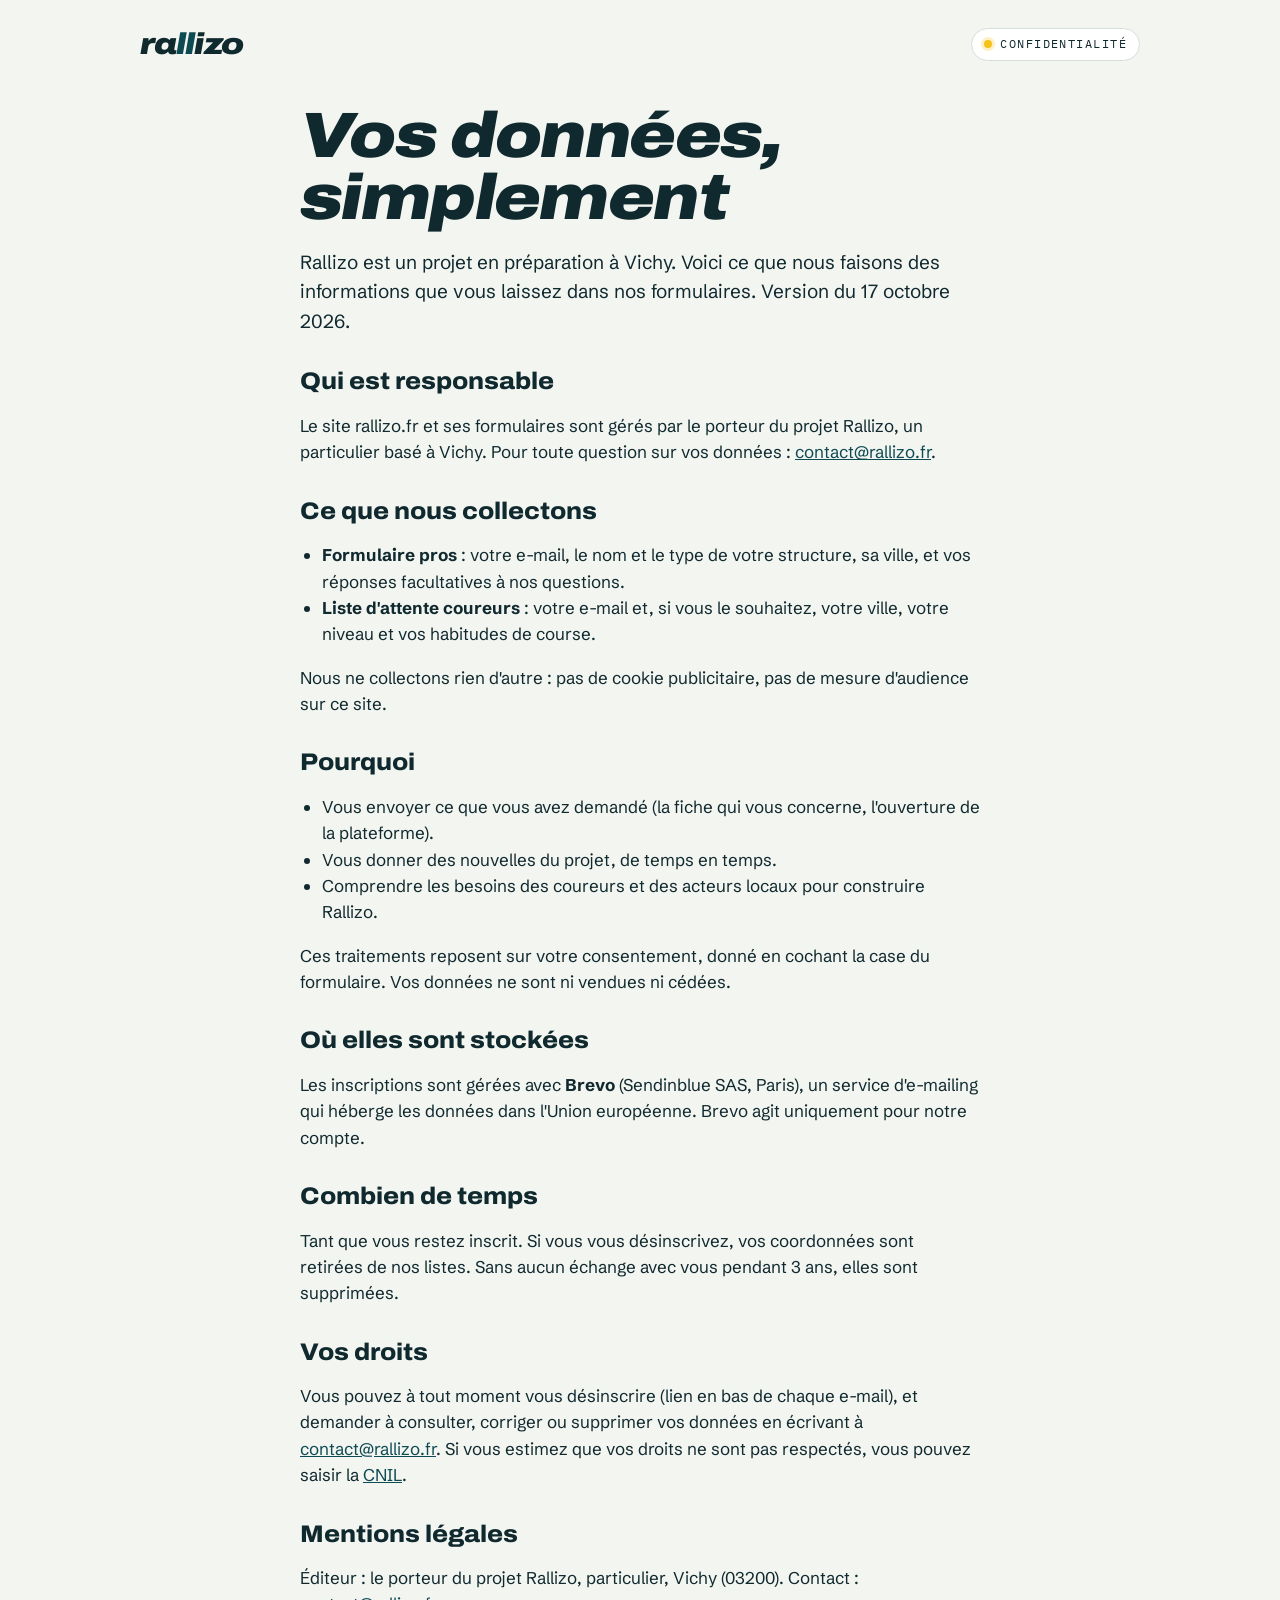
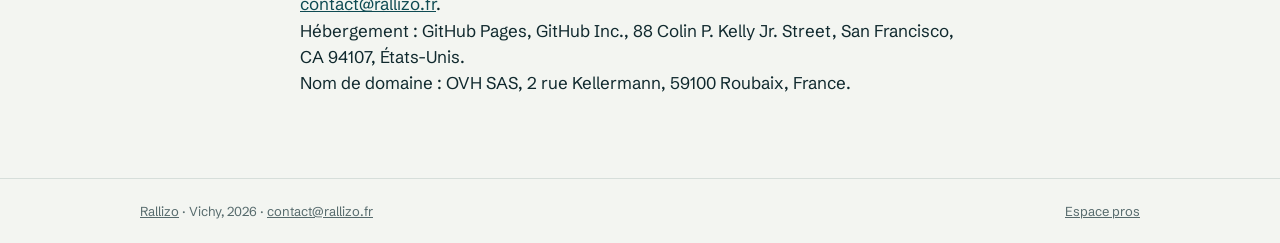
==== confidentialite.html @ 23adc26b "Espace pros : formulaire Brevo, fiches à télécharger, page confidentialité Co-Authored-By: Claude Op" ====
<!doctype html>
<html lang="fr">
<head>
<meta charset="utf-8">
<meta name="viewport" content="width=device-width, initial-scale=1">
<title>Confidentialité et mentions légales · Rallizo</title>
<meta name="description" content="Comment Rallizo utilise les données laissées dans ses formulaires, et mentions légales du site rallizo.fr.">
<meta name="theme-color" content="#0E4A52">
<link rel="icon" href="data:image/svg+xml,%3Csvg xmlns='http://www.w3.org/2000/svg' viewBox='0 0 64 64'%3E%3Crect width='64' height='64' rx='14' fill='%230E4A52'/%3E%3Cpath d='M24 14h9l-8 36h-9zM39 14h9l-8 36h-9z' fill='%23F5C21B'/%3E%3C/svg%3E">
<link rel="preconnect" href="https://fonts.googleapis.com">
<link rel="preconnect" href="https://fonts.gstatic.com" crossorigin>
<link rel="stylesheet" href="https://fonts.googleapis.com/css2?family=Archivo:ital,wdth,wght@0,62..125,100..900;1,62..125,100..900&family=Schibsted+Grotesk:wght@400..700&family=IBM+Plex+Mono:wght@400;500&display=swap">
<link rel="stylesheet" href="site.css">
</head>
<body>

<header>
  <div class="wrap">
    <a class="wm" href="./" aria-label="Rallizo, accueil">ra<span class="ll">ll</span>izo</a>
    <span class="chip">Confidentialité</span>
  </div>
</header>

<main>
  <article class="wrap doc">
    <h1>Vos données, simplement</h1>
    <p class="lead">Rallizo est un projet en préparation à Vichy. Voici ce que nous faisons des informations que vous laissez dans nos formulaires. Version du 17 octobre 2026.</p>

    <h2>Qui est responsable</h2>
    <p>Le site rallizo.fr et ses formulaires sont gérés par le porteur du projet Rallizo, un particulier basé à Vichy. Pour toute question sur vos données : <a href="mailto:contact@rallizo.fr">contact@rallizo.fr</a>.</p>

    <h2>Ce que nous collectons</h2>
    <ul>
      <li><b>Formulaire pros</b> : votre e-mail, le nom et le type de votre structure, sa ville, et vos réponses facultatives à nos questions.</li>
      <li><b>Liste d'attente coureurs</b> : votre e-mail et, si vous le souhaitez, votre ville, votre niveau et vos habitudes de course.</li>
    </ul>
    <p>Nous ne collectons rien d'autre : pas de cookie publicitaire, pas de mesure d'audience sur ce site.</p>

    <h2>Pourquoi</h2>
    <ul>
      <li>Vous envoyer ce que vous avez demandé (la fiche qui vous concerne, l'ouverture de la plateforme).</li>
      <li>Vous donner des nouvelles du projet, de temps en temps.</li>
      <li>Comprendre les besoins des coureurs et des acteurs locaux pour construire Rallizo.</li>
    </ul>
    <p>Ces traitements reposent sur votre consentement, donné en cochant la case du formulaire. Vos données ne sont ni vendues ni cédées.</p>

    <h2>Où elles sont stockées</h2>
    <p>Les inscriptions sont gérées avec <b>Brevo</b> (Sendinblue SAS, Paris), un service d'e-mailing qui héberge les données dans l'Union européenne. Brevo agit uniquement pour notre compte.</p>

    <h2>Combien de temps</h2>
    <p>Tant que vous restez inscrit. Si vous vous désinscrivez, vos coordonnées sont retirées de nos listes. Sans aucun échange avec vous pendant 3 ans, elles sont supprimées.</p>

    <h2>Vos droits</h2>
    <p>Vous pouvez à tout moment vous désinscrire (lien en bas de chaque e-mail), et demander à consulter, corriger ou supprimer vos données en écrivant à <a href="mailto:contact@rallizo.fr">contact@rallizo.fr</a>. Si vous estimez que vos droits ne sont pas respectés, vous pouvez saisir la <a href="https://www.cnil.fr/fr/plaintes" rel="noopener">CNIL</a>.</p>

    <h2>Mentions légales</h2>
    <p>Éditeur : le porteur du projet Rallizo, particulier, Vichy (03200). Contact : <a href="mailto:contact@rallizo.fr">contact@rallizo.fr</a>.<br>
    Hébergement : GitHub Pages, GitHub Inc., 88 Colin P. Kelly Jr. Street, San Francisco, CA 94107, États-Unis.<br>
    Nom de domaine : OVH SAS, 2 rue Kellermann, 59100 Roubaix, France.</p>
  </article>
</main>

<footer>
  <div class="wrap"><span><a href="./">Rallizo</a> · Vichy, 2026 · <a href="mailto:contact@rallizo.fr">contact@rallizo.fr</a></span><a href="pros.html">Espace pros</a></div>
</footer>

</body>
</html>
---- site.css ----
/* Pages secondaires de rallizo.fr (pros, confidentialité). Même identité que index.html. */
:root {
  --craie: #F3F5F1; --allier: #0E4A52; --encre: #10292E; --rallye: #F5C21B; --depart: #E0452E; --brume: #566A6C; --ligne: #D6DEDA;
  --fd: "Archivo", "Arial Narrow", Arial, sans-serif;
  --fb: "Schibsted Grotesk", "Segoe UI", Helvetica, Arial, sans-serif;
  --fm: "IBM Plex Mono", Consolas, monospace;
}
* { box-sizing: border-box; }
html, body { margin: 0; }
body { background: var(--craie); color: var(--encre); font-family: var(--fb); font-size: 17px; line-height: 1.55; min-height: 100vh; display: flex; flex-direction: column; }
.wrap { width: 100%; max-width: 1040px; margin: 0 auto; padding-left: max(20px, env(safe-area-inset-left)); padding-right: max(20px, env(safe-area-inset-right)); }
a { color: var(--allier); }

header { padding-block: 28px; }
header .wrap { display: flex; justify-content: space-between; align-items: center; gap: 12px; }
.wm { font-family: var(--fd); font-weight: 900; font-style: italic; font-stretch: 118%; letter-spacing: -.03em; line-height: .9; font-size: 30px; text-decoration: none; color: var(--encre); }
.wm .ll { color: var(--allier); }
.chip { display: inline-flex; align-items: center; gap: 8px; font-family: var(--fm); font-size: 12px; text-transform: uppercase; letter-spacing: .12em; background: #fff; border: 1px solid var(--ligne); padding: 6px 12px; border-radius: 99px; }
.chip::before { content: ""; width: 8px; height: 8px; border-radius: 50%; background: var(--rallye); box-shadow: 0 0 0 3px rgba(245, 194, 27, .25); }

main { flex: 1; }
h1 { font-family: var(--fd); font-weight: 900; font-style: italic; font-stretch: 112%; letter-spacing: -.025em; line-height: .98; font-size: clamp(38px, 6vw, 64px); margin: 0 0 18px; text-wrap: balance; }
h1 mark { background: var(--rallye); color: var(--encre); padding: 0 .12em; }
h2 { font-family: var(--fd); font-weight: 800; font-stretch: 108%; font-size: 24px; line-height: 1.15; margin: 0 0 12px; }
.lead { font-size: clamp(17px, 2vw, 19px); color: var(--brume); max-width: 58ch; margin: 0; }
.eyebrow { font-family: var(--fm); font-size: 12px; letter-spacing: .12em; text-transform: uppercase; color: var(--brume); display: block; margin-bottom: 8px; }

footer { border-top: 1px solid var(--ligne); padding-block: 22px; font-size: 13px; color: var(--brume); }
footer .wrap { display: flex; justify-content: space-between; flex-wrap: wrap; gap: 8px; }
footer a { color: var(--brume); }

/* Page pros */
.intro { padding-block: 24px 40px; }
.pros-grid { display: grid; grid-template-columns: minmax(0, 1fr) minmax(0, 1.1fr); gap: 40px; align-items: start; padding-bottom: 64px; }
.fiches { display: grid; gap: 12px; }
.fiche { display: flex; justify-content: space-between; align-items: center; gap: 12px; background: #fff; border: 2px solid var(--encre); border-radius: 14px; padding: 14px 16px; text-decoration: none; color: var(--encre); transition: transform .15s ease; }
.fiche:hover { transform: translateY(-2px); }
.fiche:focus-visible { outline: 3px solid var(--allier); outline-offset: 3px; }
.fiche b { font-family: var(--fd); font-size: 18px; display: block; }
.fiche span { font-size: 14px; color: var(--brume); }
.fiche svg { flex: none; width: 22px; height: 22px; }
.note { font-size: 14px; color: var(--brume); margin: 16px 0 0; }

/* Formulaire Brevo restylé */
.rz-form { background: #fff; border: 3px solid var(--encre); border-radius: 18px; padding: 24px; }
.rz-form .sib-form, .rz-form #sib-container { background: transparent !important; border: 0 !important; padding: 0 !important; max-width: none !important; text-align: left !important; }
.rz-form .sib-form-container { padding: 0; }
.rz-form form { display: grid; gap: 18px; }
.rz-form .entry__label { display: block; font-family: var(--fd) !important; font-weight: 800 !important; font-size: 16.5px !important; color: var(--encre) !important; margin-bottom: 6px; line-height: 1.3; }
.rz-form .entry__label[data-required]::after { content: " *"; color: var(--depart); }
.rz-form .input, .rz-form textarea { width: 100%; font: inherit; font-size: 16px; color: var(--encre); background: var(--craie); border: 2px solid var(--ligne); border-radius: 10px; padding: 11px 13px; }
.rz-form .input:focus, .rz-form textarea:focus { outline: none; border-color: var(--allier); background: #fff; }
.rz-form .input::placeholder { color: #8A9A9B; }
.rz-form .entry__specification { display: block; font-size: 13px; color: var(--brume); margin-top: 6px; }
.rz-form .entry__error { font-size: 14px; margin-top: 6px; }
.rz-form .choices { display: flex; flex-wrap: wrap; gap: 8px; }
.rz-form .entry__choice label { display: inline-flex; align-items: center; gap: 8px; background: var(--craie); border: 2px solid var(--ligne); border-radius: 99px; padding: 8px 14px; cursor: pointer; font-size: 15.5px; }
.rz-form .entry__choice label:has(input:checked) { background: var(--rallye); border-color: var(--encre); font-weight: 600; }
.rz-form .entry__choice label:focus-within { outline: 3px solid var(--allier); outline-offset: 2px; }
.rz-form .optin .entry__choice label, .rz-form .optin .entry__choice label:has(input:checked) { display: flex; align-items: flex-start; gap: 10px; font-size: 14.5px; font-weight: 400; cursor: pointer; background: none; border: 0; border-radius: 0; padding: 0; }
.rz-form .optin input { margin-top: 3px; }
.rz-form .optin p { margin: 0; }
.rz-form .sib-form-block__button { font-family: var(--fd); font-weight: 800; font-size: 18px; color: var(--encre); background: var(--rallye); border: 2px solid var(--encre); border-radius: 12px; padding: 14px 24px; cursor: pointer; display: inline-flex; align-items: center; gap: 10px; }
.rz-form .sib-form-block__button:focus-visible { outline: 3px solid var(--allier); outline-offset: 3px; }
.rz-form .sib-form-message-panel { border-radius: 12px; padding: 14px 16px; margin-bottom: 16px; font-size: 15.5px; }
.rz-form #success-message { background: #E6F2EC; border: 2px solid #1F7A4D; color: #134D31; }
.rz-form #error-message { background: #FDECEA; border: 2px solid var(--depart); color: #7A1F12; }
.rz-form .sib-form-message-panel svg { width: 20px; height: 20px; flex: none; }
.hp { position: absolute !important; left: -9999px !important; width: 1px; height: 1px; overflow: hidden; }

/* Page texte (confidentialité) */
.doc { max-width: 720px; padding-block: 16px 64px; }
.doc h2 { margin-top: 32px; }
.doc p, .doc li { color: var(--encre); }
.doc ul { padding-left: 22px; }

@media (max-width: 820px) {
  .pros-grid { grid-template-columns: 1fr; gap: 32px; }
  .rz-form { padding: 18px; }
}
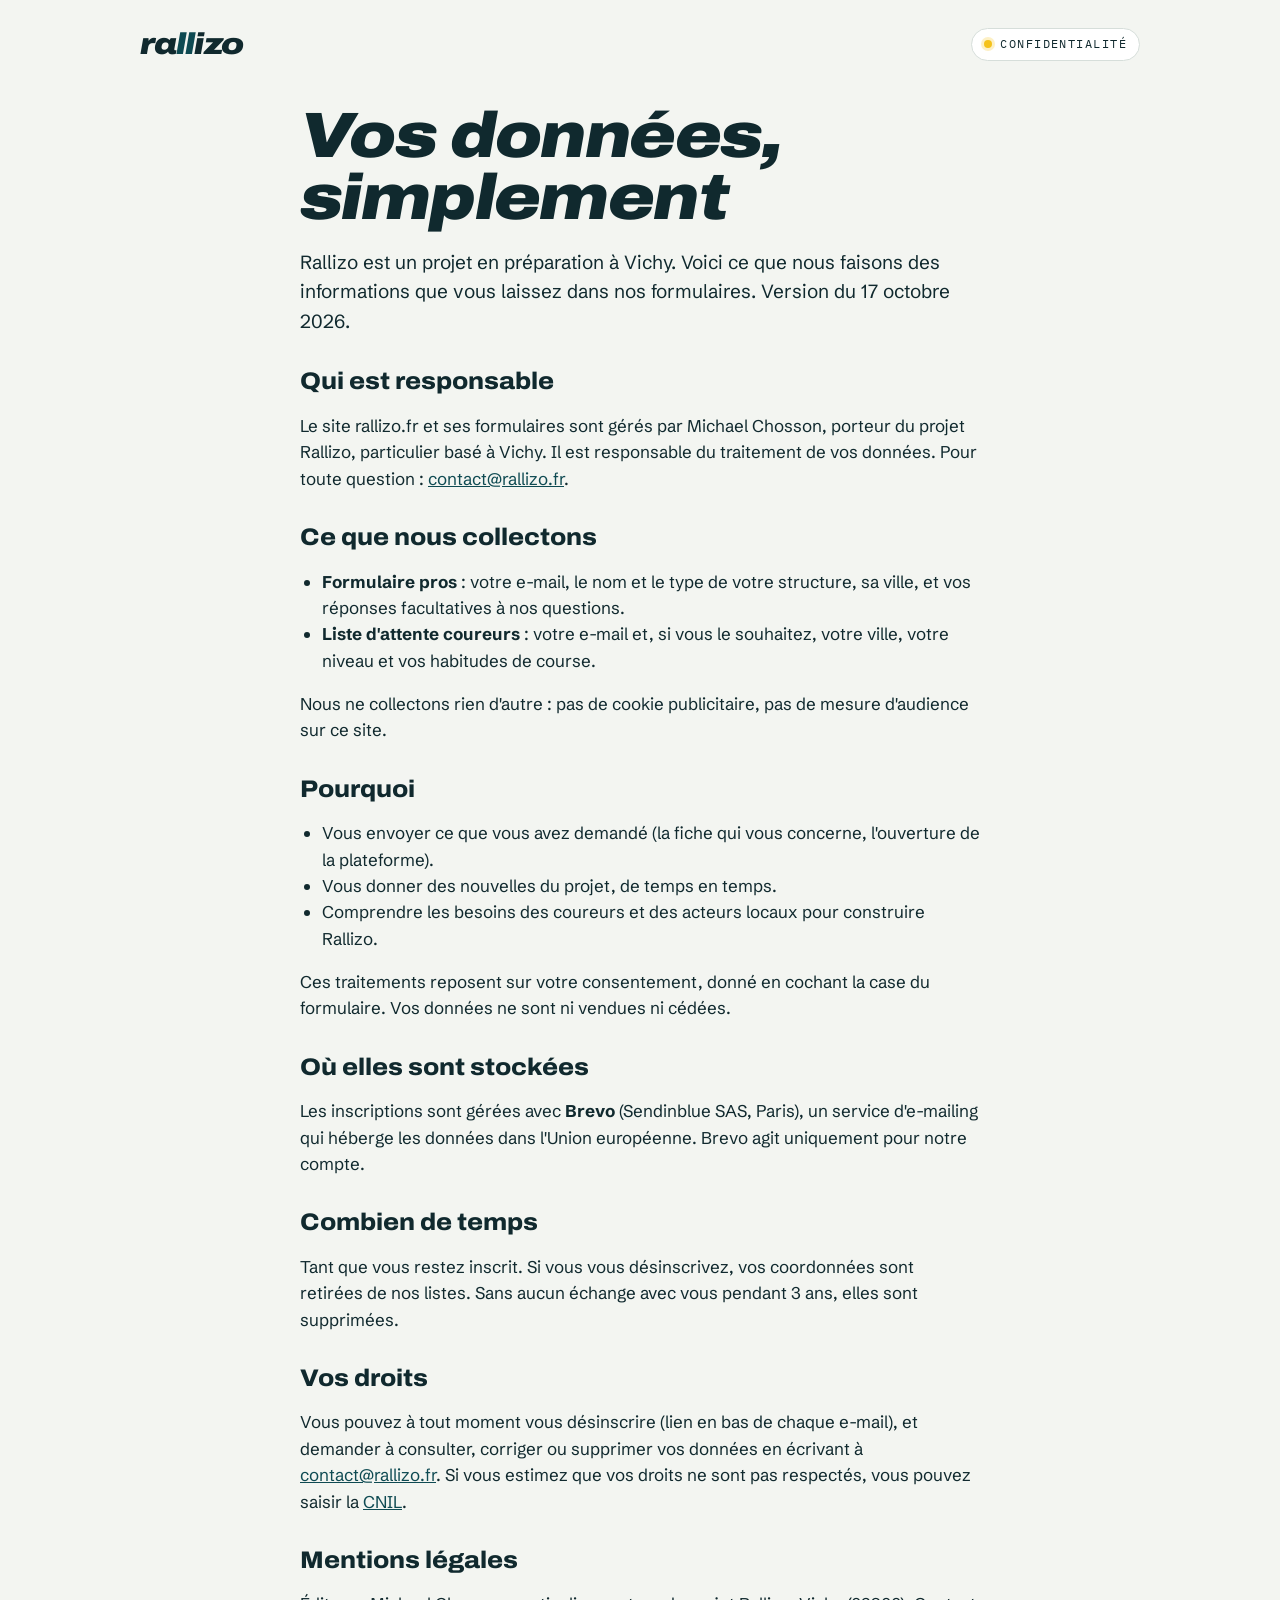
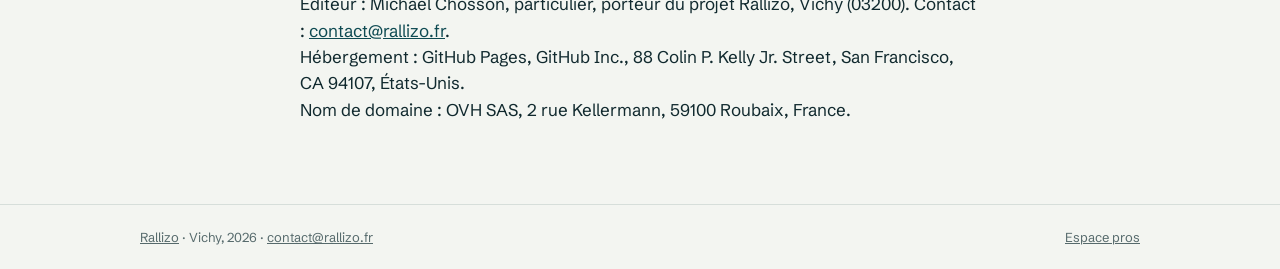
==== commit b8a5f2cf: "Confidentialité : responsable du traitement nommé Co-Authored-By: Claude Opus 5.5 <noreply@anthropic" ====
--- a/confidentialite.html
+++ b/confidentialite.html
@@ -27,7 +27,7 @@
     <p class="lead">Rallizo est un projet en préparation à Vichy. Voici ce que nous faisons des informations que vous laissez dans nos formulaires. Version du 17 octobre 2026.</p>
 
     <h2>Qui est responsable</h2>
-    <p>Le site rallizo.fr et ses formulaires sont gérés par le porteur du projet Rallizo, un particulier basé à Vichy. Pour toute question sur vos données : <a href="mailto:contact@rallizo.fr">contact@rallizo.fr</a>.</p>
+    <p>Le site rallizo.fr et ses formulaires sont gérés par Michael Chosson, porteur du projet Rallizo, particulier basé à Vichy. Il est responsable du traitement de vos données. Pour toute question : <a href="mailto:contact@rallizo.fr">contact@rallizo.fr</a>.</p>
 
     <h2>Ce que nous collectons</h2>
     <ul>
@@ -54,7 +54,7 @@
     <p>Vous pouvez à tout moment vous désinscrire (lien en bas de chaque e-mail), et demander à consulter, corriger ou supprimer vos données en écrivant à <a href="mailto:contact@rallizo.fr">contact@rallizo.fr</a>. Si vous estimez que vos droits ne sont pas respectés, vous pouvez saisir la <a href="https://www.cnil.fr/fr/plaintes" rel="noopener">CNIL</a>.</p>
 
     <h2>Mentions légales</h2>
-    <p>Éditeur : le porteur du projet Rallizo, particulier, Vichy (03200). Contact : <a href="mailto:contact@rallizo.fr">contact@rallizo.fr</a>.<br>
+    <p>Éditeur : Michael Chosson, particulier, porteur du projet Rallizo, Vichy (03200). Contact : <a href="mailto:contact@rallizo.fr">contact@rallizo.fr</a>.<br>
     Hébergement : GitHub Pages, GitHub Inc., 88 Colin P. Kelly Jr. Street, San Francisco, CA 94107, États-Unis.<br>
     Nom de domaine : OVH SAS, 2 rue Kellermann, 59100 Roubaix, France.</p>
   </article>
